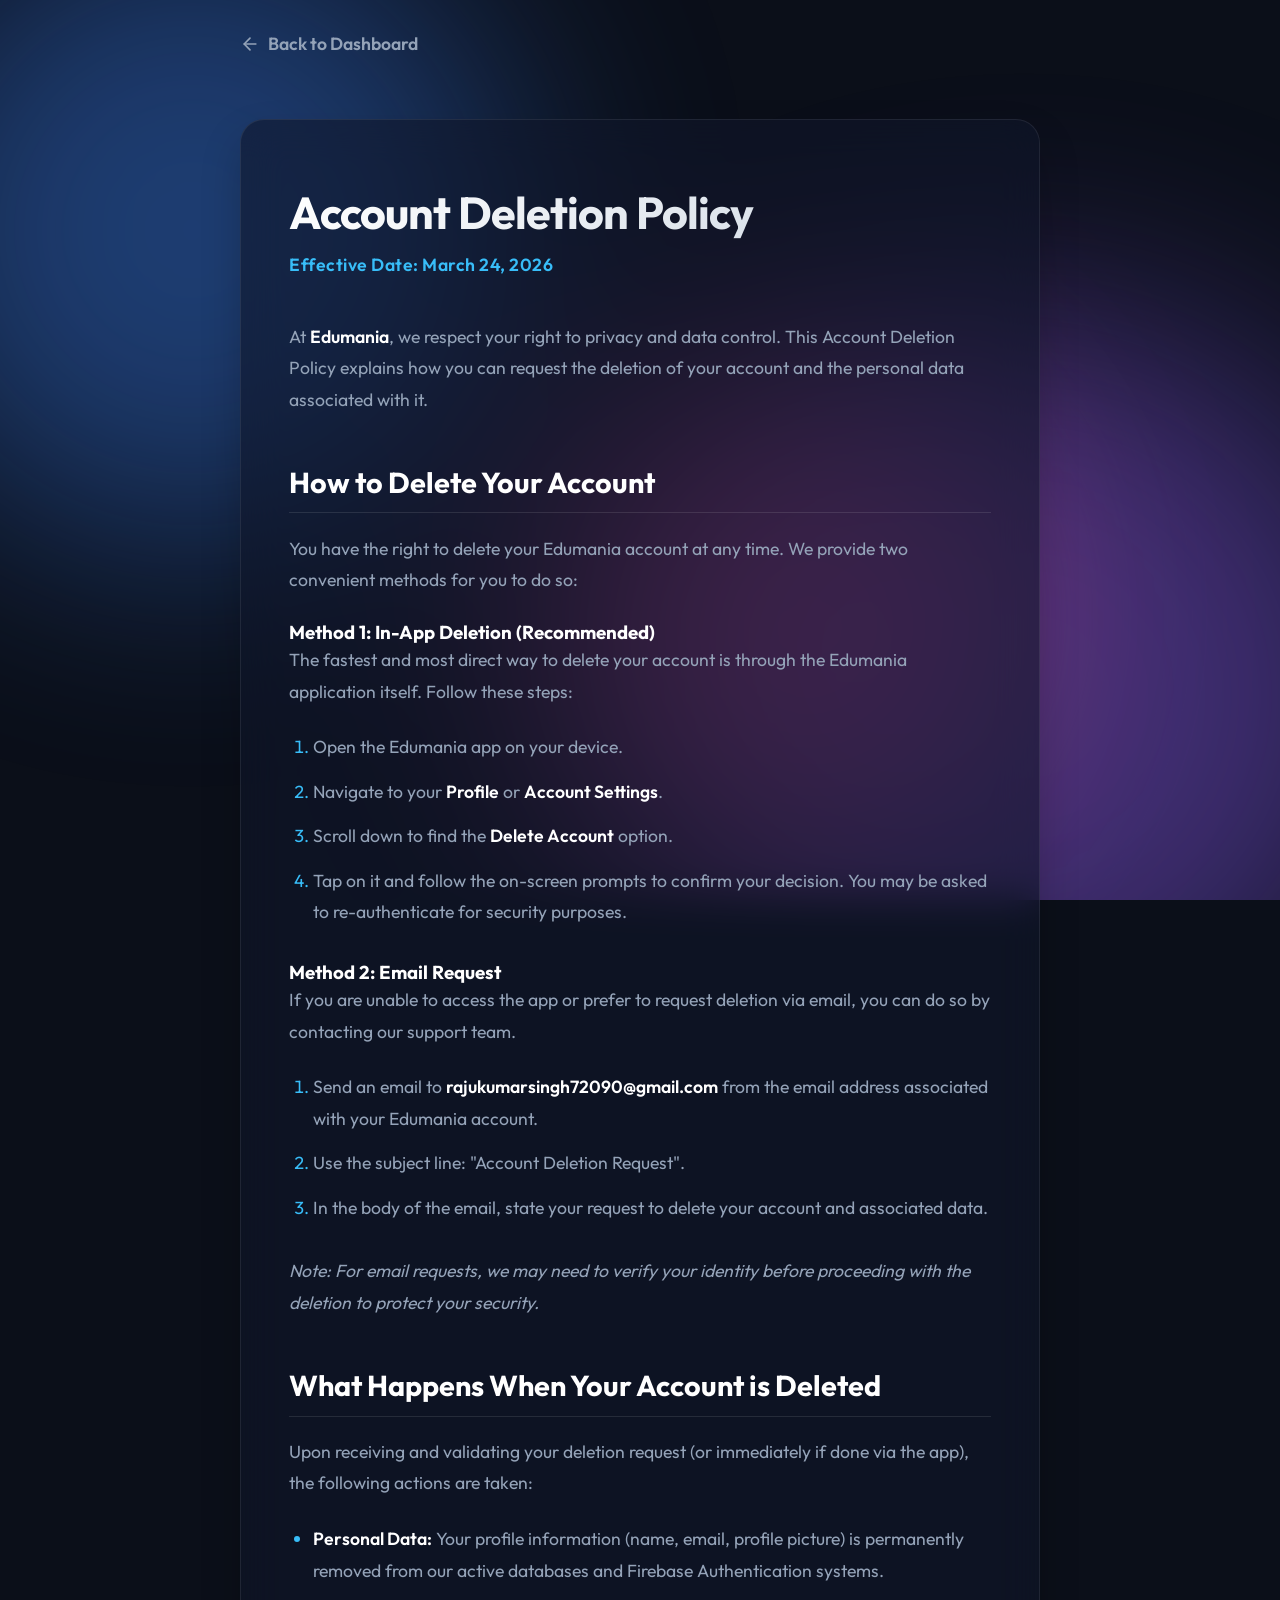
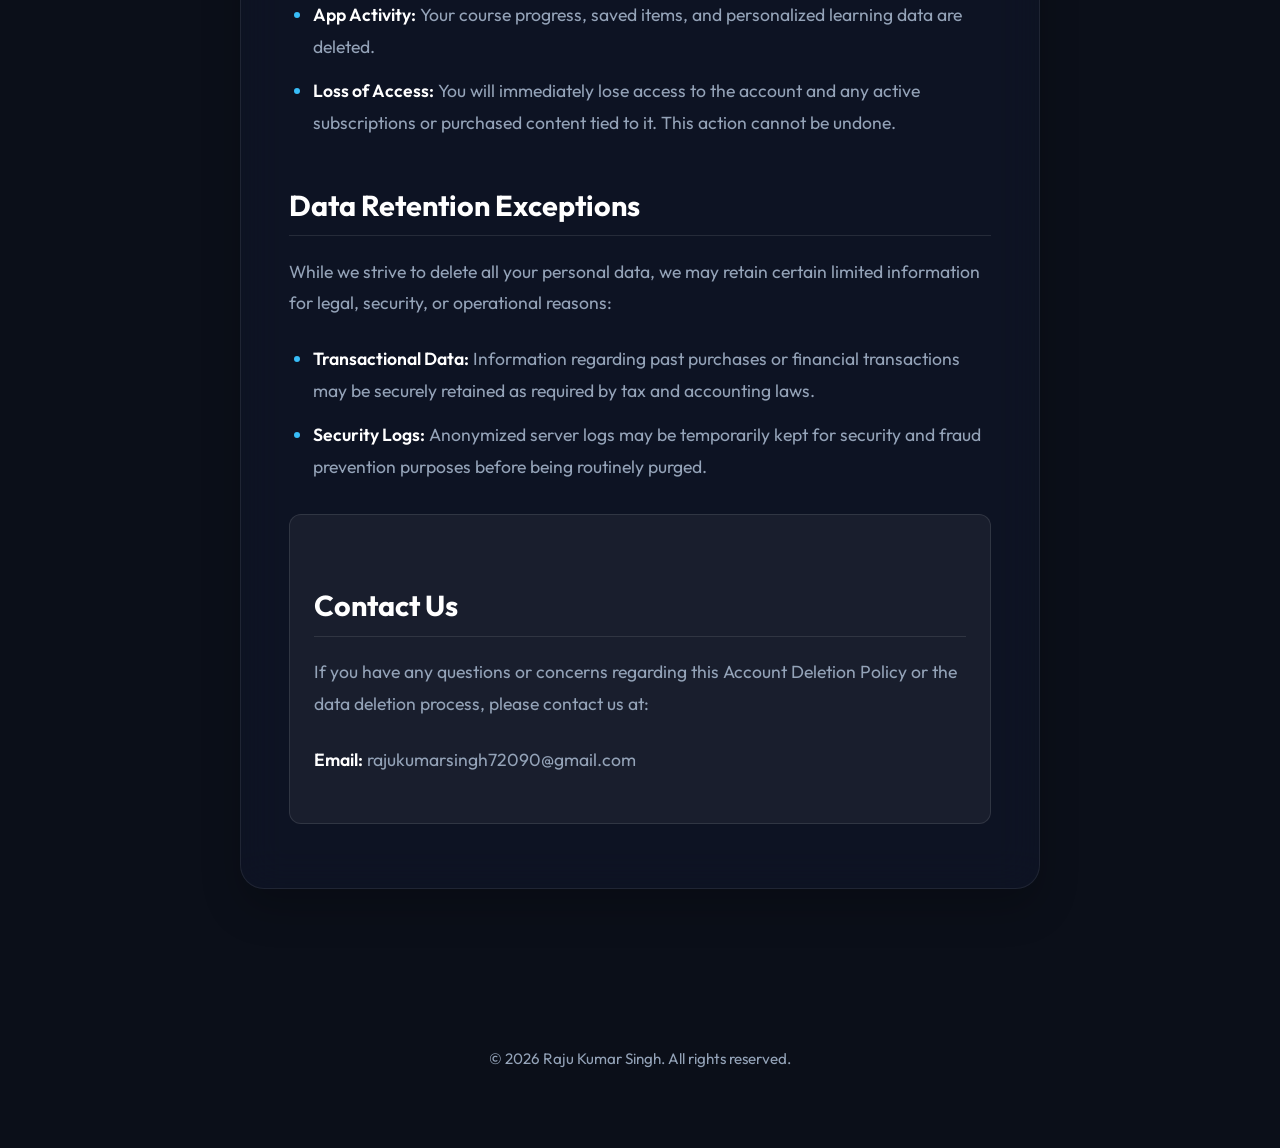
==== edumania/edumania_account_deletion_policy.html @ 97d71cef "chnages updated" ====
<!DOCTYPE html>
<html lang="en">
<head>
    <meta charset="UTF-8">
    <meta name="viewport" content="width=device-width, initial-scale=1.0">
    <meta name="description" content="Account Deletion Policy for Edumania Application">
    <title>Account Deletion Policy - Edumania</title>
    <link rel="stylesheet" href="../styles.css">
    <link href="https://fonts.googleapis.com/css2?family=Outfit:wght@300;400;600;700&display=swap" rel="stylesheet">
    <style>
        .policy-container {
            max-width: 800px;
            margin: 0 auto;
            padding: 4rem 3rem;
            background: var(--card-bg);
            border: 1px solid var(--card-border);
            border-radius: 24px;
            backdrop-filter: blur(20px);
            -webkit-backdrop-filter: blur(20px);
            margin-top: 2rem;
            margin-bottom: 4rem;
            animation: fadeInUp 0.8s ease-out forwards;
            box-shadow: 0 20px 40px rgba(0, 0, 0, 0.2);
        }
        
        .policy-container h1 {
            font-size: 2.8rem;
            margin-bottom: 0.5rem;
            text-align: left;
            background: linear-gradient(135deg, #ffffff 0%, #cbd5e1 100%);
            -webkit-background-clip: text;
            background-clip: text;
            -webkit-text-fill-color: transparent;
        }

        .policy-container .effective-date {
            color: var(--accent-color);
            font-weight: 600;
            margin-bottom: 2.5rem;
            font-size: 1.1rem;
            letter-spacing: 0.5px;
        }

        .policy-container h2 {
            font-size: 1.8rem;
            color: var(--text-primary);
            margin-top: 3rem;
            margin-bottom: 1.2rem;
            border-bottom: 1px solid rgba(255, 255, 255, 0.1);
            padding-bottom: 0.8rem;
        }

        .policy-container p {
            font-size: 1.1rem;
            color: var(--text-secondary);
            line-height: 1.8;
            margin-bottom: 1.5rem;
        }

        .policy-container ul, .policy-container ol {
            margin-bottom: 2rem;
            padding-left: 1.5rem;
        }

        .policy-container li {
            color: var(--text-secondary);
            font-size: 1.1rem;
            line-height: 1.8;
            margin-bottom: 0.8rem;
            position: relative;
        }

        .policy-container li::marker {
            color: var(--accent-color);
        }

        .policy-container strong {
            color: var(--text-primary);
            font-weight: 600;
        }

        .policy-container a {
            color: var(--accent-color);
            text-decoration: none;
            transition: all 0.3s ease;
            font-weight: 500;
        }

        .policy-container a:hover {
            color: #7dd3fc;
            text-decoration: underline;
        }

        .back-link {
            display: inline-flex;
            align-items: center;
            color: var(--text-secondary);
            text-decoration: none;
            font-weight: 600;
            margin-bottom: 2rem;
            transition: color 0.3s ease;
            font-size: 1.1rem;
        }

        .back-link:hover {
            color: var(--text-primary);
        }

        .back-link svg {
            width: 20px;
            height: 20px;
            margin-right: 0.5rem;
            transition: transform 0.3s ease;
        }

        .back-link:hover svg {
            transform: translateX(-5px);
        }
        
        .contact-box {
            background: rgba(255, 255, 255, 0.05);
            border-radius: 12px;
            padding: 1.5rem;
            margin-top: 2rem;
            border: 1px solid rgba(255, 255, 255, 0.1);
        }
        
        @media (max-width: 768px) {
            .policy-container {
                padding: 2.5rem 1.5rem;
            }
            .policy-container h1 {
                font-size: 2.2rem;
            }
        }
    </style>
</head>
<body>
    <div class="background-shapes">
        <div class="shape shape-1"></div>
        <div class="shape shape-2"></div>
        <div class="shape shape-3"></div>
    </div>
    <div class="container" style="padding-top: 2rem;">
        <div style="width: 100%; max-width: 800px;">
            <a href="index.html" class="back-link">
                <svg viewBox="0 0 24 24" fill="none" stroke="currentColor" stroke-width="2" stroke-linecap="round" stroke-linejoin="round">
                    <line x1="19" y1="12" x2="5" y2="12"></line>
                    <polyline points="12 19 5 12 12 5"></polyline>
                </svg>
                Back to Dashboard
            </a>
        </div>
        
        <article class="policy-container">
            <h1>Account Deletion Policy</h1>
            <p class="effective-date">Effective Date: March 24, 2026</p>

            <p>At <strong>Edumania</strong>, we respect your right to privacy and data control. This Account Deletion Policy explains how you can request the deletion of your account and the personal data associated with it.</p>
            
            <h2>How to Delete Your Account</h2>
            <p>You have the right to delete your Edumania account at any time. We provide two convenient methods for you to do so:</p>
            
            <h3>Method 1: In-App Deletion (Recommended)</h3>
            <p>The fastest and most direct way to delete your account is through the Edumania application itself. Follow these steps:</p>
            <ol>
                <li>Open the Edumania app on your device.</li>
                <li>Navigate to your <strong>Profile</strong> or <strong>Account Settings</strong>.</li>
                <li>Scroll down to find the <strong>Delete Account</strong> option.</li>
                <li>Tap on it and follow the on-screen prompts to confirm your decision. You may be asked to re-authenticate for security purposes.</li>
            </ol>
            
            <h3>Method 2: Email Request</h3>
            <p>If you are unable to access the app or prefer to request deletion via email, you can do so by contacting our support team.</p>
            <ol>
                <li>Send an email to <strong>rajukumarsingh72090@gmail.com</strong> from the email address associated with your Edumania account.</li>
                <li>Use the subject line: "Account Deletion Request".</li>
                <li>In the body of the email, state your request to delete your account and associated data.</li>
            </ol>

            <p><em>Note: For email requests, we may need to verify your identity before proceeding with the deletion to protect your security.</em></p>
            
            <h2>What Happens When Your Account is Deleted</h2>
            <p>Upon receiving and validating your deletion request (or immediately if done via the app), the following actions are taken:</p>
            <ul>
                <li><strong>Personal Data:</strong> Your profile information (name, email, profile picture) is permanently removed from our active databases and Firebase Authentication systems.</li>
                <li><strong>App Activity:</strong> Your course progress, saved items, and personalized learning data are deleted.</li>
                <li><strong>Loss of Access:</strong> You will immediately lose access to the account and any active subscriptions or purchased content tied to it. This action cannot be undone.</li>
            </ul>
            
            <h2>Data Retention Exceptions</h2>
            <p>While we strive to delete all your personal data, we may retain certain limited information for legal, security, or operational reasons:</p>
            <ul>
                <li><strong>Transactional Data:</strong> Information regarding past purchases or financial transactions may be securely retained as required by tax and accounting laws.</li>
                <li><strong>Security Logs:</strong> Anonymized server logs may be temporarily kept for security and fraud prevention purposes before being routinely purged.</li>
            </ul>
            
            <div class="contact-box">
                <h2>Contact Us</h2>
                <p>If you have any questions or concerns regarding this Account Deletion Policy or the data deletion process, please contact us at:</p>
                <p><strong>Email:</strong> rajukumarsingh72090@gmail.com</p>
            </div>
        </article>
        
        <footer>
            <p>&copy; 2026 Raju Kumar Singh. All rights reserved.</p>
        </footer>
    </div>
</body>
</html>
---- styles.css ----
:root {
    --bg-color: #0b0f19;
    --text-primary: #ffffff;
    --text-secondary: #94a3b8;
    --card-bg: rgba(15, 23, 42, 0.6);
    --card-border: rgba(255, 255, 255, 0.08);
    --accent-color: #38bdf8;
    --accent-glow: rgba(56, 189, 248, 0.4);
    --gradient-1: #3b82f6;
    --gradient-2: #8b5cf6;
    --gradient-3: #ec4899;
}

* {
    margin: 0;
    padding: 0;
    box-sizing: border-box;
}

body {
    font-family: 'Outfit', sans-serif;
    background-color: var(--bg-color);
    color: var(--text-primary);
    min-height: 100vh;
    position: relative;
    overflow-x: hidden;
}

/* Animated Background Shapes */
.background-shapes {
    position: fixed;
    top: 0;
    left: 0;
    width: 100vw;
    height: 100vh;
    z-index: -1;
    overflow: hidden;
    pointer-events: none;
}

.shape {
    position: absolute;
    filter: blur(120px);
    opacity: 0.4;
    border-radius: 50%;
    animation: float 20s infinite ease-in-out alternate;
}

.shape-1 {
    top: -10%;
    left: -10%;
    width: 50vw;
    height: 50vw;
    background: var(--gradient-1);
    animation-delay: 0s;
}

.shape-2 {
    bottom: -20%;
    right: -10%;
    width: 60vw;
    height: 60vw;
    background: var(--gradient-2);
    animation-delay: -5s;
}

.shape-3 {
    top: 40%;
    left: 40%;
    width: 40vw;
    height: 40vw;
    background: var(--gradient-3);
    animation-delay: -10s;
}

@keyframes float {
    0% { transform: translate(0, 0) scale(1); }
    100% { transform: translate(50px, 50px) scale(1.1); }
}

/* Layout */
.container {
    max-width: 1200px;
    margin: 0 auto;
    padding: 5rem 2rem;
    display: flex;
    flex-direction: column;
    align-items: center;
}

header {
    text-align: center;
    margin-bottom: 5rem;
    animation: fadeInDown 1s ease-out forwards;
}

h1 {
    font-size: 4rem;
    font-weight: 700;
    margin-bottom: 1.2rem;
    background: linear-gradient(135deg, #ffffff 0%, #cbd5e1 100%);
    -webkit-background-clip: text;
    background-clip: text;
    -webkit-text-fill-color: transparent;
    letter-spacing: -1px;
}

header p {
    font-size: 1.25rem;
    color: var(--text-secondary);
    max-width: 600px;
    margin: 0 auto;
    line-height: 1.6;
}

/* Grid */
.policy-grid {
    display: grid;
    grid-template-columns: repeat(auto-fit, minmax(340px, 1fr));
    gap: 2rem;
    width: 100%;
}

/* Card */
.policy-card {
    background: var(--card-bg);
    border: 1px solid var(--card-border);
    border-radius: 24px;
    padding: 2.5rem;
    backdrop-filter: blur(20px);
    -webkit-backdrop-filter: blur(20px);
    transition: all 0.4s cubic-bezier(0.175, 0.885, 0.32, 1.275);
    display: flex;
    flex-direction: column;
    text-decoration: none;
    color: inherit;
    position: relative;
    overflow: hidden;
    opacity: 0;
    transform: translateY(30px);
    animation: fadeInUp 0.8s ease-out forwards;
}

.policy-card::before {
    content: '';
    position: absolute;
    top: 0;
    left: 0;
    width: 100%;
    height: 100%;
    background: radial-gradient(circle at top left, rgba(255,255,255,0.06), transparent);
    opacity: 0;
    transition: opacity 0.4s ease;
    z-index: 1;
    pointer-events: none;
}

.policy-card:hover {
    transform: translateY(-10px) scale(1.02);
    border-color: rgba(255, 255, 255, 0.2);
    box-shadow: 0 20px 40px rgba(0, 0, 0, 0.4), 0 0 40px var(--accent-glow);
}

.policy-card:hover::before {
    opacity: 1;
}

.card-icon {
    width: 56px;
    height: 56px;
    border-radius: 16px;
    background: linear-gradient(135deg, var(--gradient-1), var(--gradient-2));
    display: flex;
    align-items: center;
    justify-content: center;
    margin-bottom: 2rem;
    font-size: 1.8rem;
    color: white;
    z-index: 2;
    position: relative;
    box-shadow: 0 8px 16px rgba(0,0,0,0.2);
}

.card-content {
    flex-grow: 1;
    z-index: 2;
    position: relative;
}

.card-title {
    font-size: 1.5rem;
    font-weight: 600;
    margin-bottom: 1rem;
    color: var(--text-primary);
}

.card-desc {
    font-size: 1.05rem;
    color: var(--text-secondary);
    line-height: 1.6;
    margin-bottom: 2rem;
}

.card-footer {
    display: flex;
    align-items: center;
    color: var(--accent-color);
    font-weight: 600;
    font-size: 1rem;
    z-index: 2;
    position: relative;
}

.card-footer svg {
    width: 20px;
    height: 20px;
    margin-left: 0.5rem;
    transition: transform 0.3s ease;
}

.policy-card:hover .card-footer svg {
    transform: translateX(6px);
}

footer {
    margin-top: 6rem;
    text-align: center;
    color: var(--text-secondary);
    font-size: 0.95rem;
    animation: fadeIn 1s ease-out forwards;
    animation-delay: 1.2s;
    opacity: 0;
}

/* Animations */
@keyframes fadeInDown {
    from { opacity: 0; transform: translateY(-40px); }
    to { opacity: 1; transform: translateY(0); }
}

@keyframes fadeInUp {
    from { opacity: 0; transform: translateY(40px); }
    to { opacity: 1; transform: translateY(0); }
}

@keyframes fadeIn {
    from { opacity: 0; }
    to { opacity: 1; }
}

/* Responsive */
@media (max-width: 768px) {
    h1 {
        font-size: 2.8rem;
    }
    .container {
        padding: 3rem 1.5rem;
    }
}
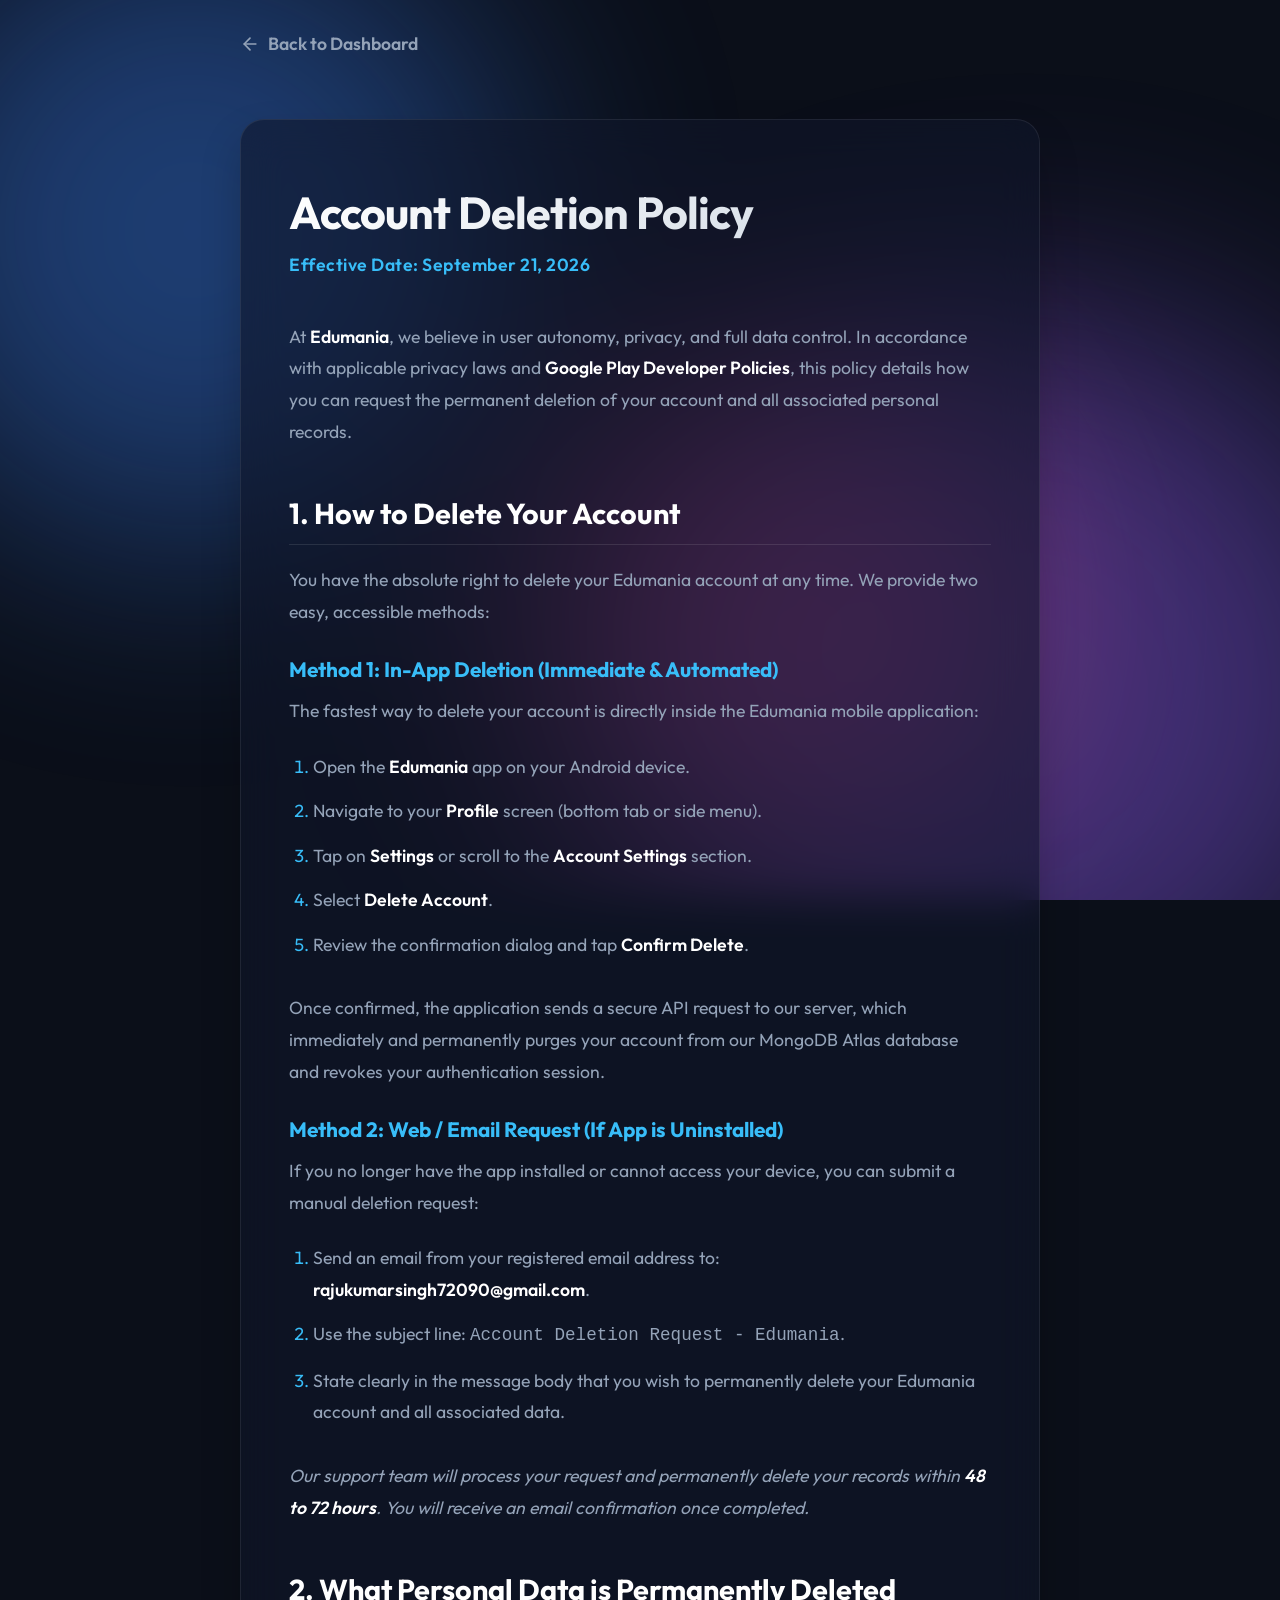
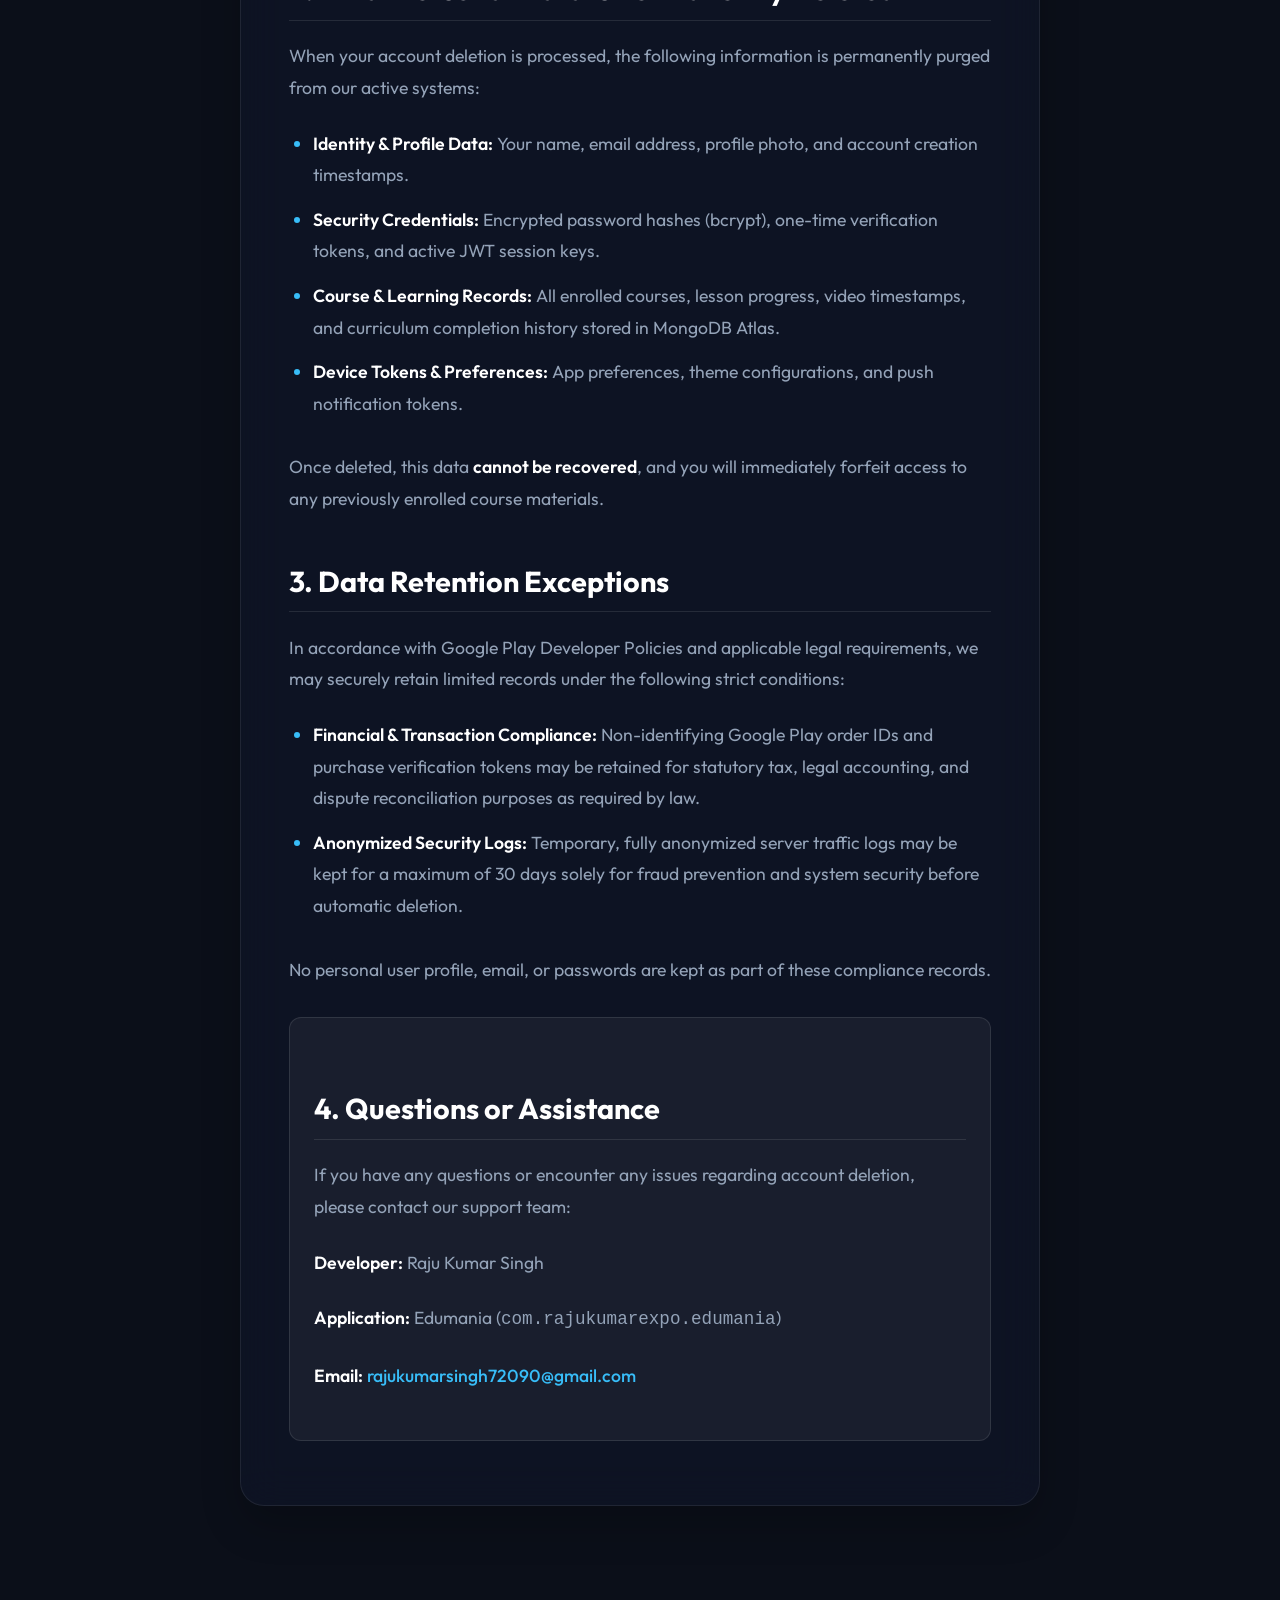
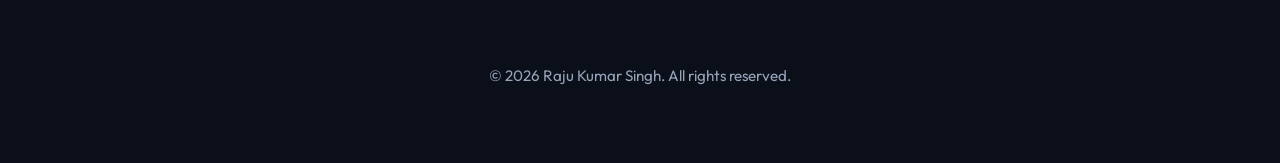
==== commit 192e3888: "docs: update privacy policy and account deletion policy with MongoDB, Google Play Billing, and EAS O" ====
--- a/edumania/edumania_account_deletion_policy.html
+++ b/edumania/edumania_account_deletion_policy.html
@@ -50,6 +50,13 @@
             padding-bottom: 0.8rem;
         }
 
+        .policy-container h3 {
+            font-size: 1.3rem;
+            color: var(--accent-color);
+            margin-top: 1.8rem;
+            margin-bottom: 0.8rem;
+        }
+
         .policy-container p {
             font-size: 1.1rem;
             color: var(--text-secondary);
@@ -154,51 +161,57 @@
         
         <article class="policy-container">
             <h1>Account Deletion Policy</h1>
-            <p class="effective-date">Effective Date: March 24, 2026</p>
-
-            <p>At <strong>Edumania</strong>, we respect your right to privacy and data control. This Account Deletion Policy explains how you can request the deletion of your account and the personal data associated with it.</p>
-            
-            <h2>How to Delete Your Account</h2>
-            <p>You have the right to delete your Edumania account at any time. We provide two convenient methods for you to do so:</p>
-            
-            <h3>Method 1: In-App Deletion (Recommended)</h3>
-            <p>The fastest and most direct way to delete your account is through the Edumania application itself. Follow these steps:</p>
+            <p class="effective-date">Effective Date: September 21, 2026</p>
+
+            <p>At <strong>Edumania</strong>, we believe in user autonomy, privacy, and full data control. In accordance with applicable privacy laws and <strong>Google Play Developer Policies</strong>, this policy details how you can request the permanent deletion of your account and all associated personal records.</p>
+            
+            <h2>1. How to Delete Your Account</h2>
+            <p>You have the absolute right to delete your Edumania account at any time. We provide two easy, accessible methods:</p>
+            
+            <h3>Method 1: In-App Deletion (Immediate & Automated)</h3>
+            <p>The fastest way to delete your account is directly inside the Edumania mobile application:</p>
             <ol>
-                <li>Open the Edumania app on your device.</li>
-                <li>Navigate to your <strong>Profile</strong> or <strong>Account Settings</strong>.</li>
-                <li>Scroll down to find the <strong>Delete Account</strong> option.</li>
-                <li>Tap on it and follow the on-screen prompts to confirm your decision. You may be asked to re-authenticate for security purposes.</li>
+                <li>Open the <strong>Edumania</strong> app on your Android device.</li>
+                <li>Navigate to your <strong>Profile</strong> screen (bottom tab or side menu).</li>
+                <li>Tap on <strong>Settings</strong> or scroll to the <strong>Account Settings</strong> section.</li>
+                <li>Select <strong>Delete Account</strong>.</li>
+                <li>Review the confirmation dialog and tap <strong>Confirm Delete</strong>.</li>
             </ol>
-            
-            <h3>Method 2: Email Request</h3>
-            <p>If you are unable to access the app or prefer to request deletion via email, you can do so by contacting our support team.</p>
+            <p>Once confirmed, the application sends a secure API request to our server, which immediately and permanently purges your account from our MongoDB Atlas database and revokes your authentication session.</p>
+            
+            <h3>Method 2: Web / Email Request (If App is Uninstalled)</h3>
+            <p>If you no longer have the app installed or cannot access your device, you can submit a manual deletion request:</p>
             <ol>
-                <li>Send an email to <strong>rajukumarsingh72090@gmail.com</strong> from the email address associated with your Edumania account.</li>
-                <li>Use the subject line: "Account Deletion Request".</li>
-                <li>In the body of the email, state your request to delete your account and associated data.</li>
+                <li>Send an email from your registered email address to: <a href="mailto:rajukumarsingh72090@gmail.com"><strong>rajukumarsingh72090@gmail.com</strong></a>.</li>
+                <li>Use the subject line: <code>Account Deletion Request - Edumania</code>.</li>
+                <li>State clearly in the message body that you wish to permanently delete your Edumania account and all associated data.</li>
             </ol>
-
-            <p><em>Note: For email requests, we may need to verify your identity before proceeding with the deletion to protect your security.</em></p>
-            
-            <h2>What Happens When Your Account is Deleted</h2>
-            <p>Upon receiving and validating your deletion request (or immediately if done via the app), the following actions are taken:</p>
+            <p><em>Our support team will process your request and permanently delete your records within <strong>48 to 72 hours</strong>. You will receive an email confirmation once completed.</em></p>
+            
+            <h2>2. What Personal Data is Permanently Deleted</h2>
+            <p>When your account deletion is processed, the following information is permanently purged from our active systems:</p>
             <ul>
-                <li><strong>Personal Data:</strong> Your profile information (name, email, profile picture) is permanently removed from our active databases and Firebase Authentication systems.</li>
-                <li><strong>App Activity:</strong> Your course progress, saved items, and personalized learning data are deleted.</li>
-                <li><strong>Loss of Access:</strong> You will immediately lose access to the account and any active subscriptions or purchased content tied to it. This action cannot be undone.</li>
+                <li><strong>Identity & Profile Data:</strong> Your name, email address, profile photo, and account creation timestamps.</li>
+                <li><strong>Security Credentials:</strong> Encrypted password hashes (bcrypt), one-time verification tokens, and active JWT session keys.</li>
+                <li><strong>Course & Learning Records:</strong> All enrolled courses, lesson progress, video timestamps, and curriculum completion history stored in MongoDB Atlas.</li>
+                <li><strong>Device Tokens & Preferences:</strong> App preferences, theme configurations, and push notification tokens.</li>
             </ul>
-            
-            <h2>Data Retention Exceptions</h2>
-            <p>While we strive to delete all your personal data, we may retain certain limited information for legal, security, or operational reasons:</p>
+            <p>Once deleted, this data <strong>cannot be recovered</strong>, and you will immediately forfeit access to any previously enrolled course materials.</p>
+            
+            <h2>3. Data Retention Exceptions</h2>
+            <p>In accordance with Google Play Developer Policies and applicable legal requirements, we may securely retain limited records under the following strict conditions:</p>
             <ul>
-                <li><strong>Transactional Data:</strong> Information regarding past purchases or financial transactions may be securely retained as required by tax and accounting laws.</li>
-                <li><strong>Security Logs:</strong> Anonymized server logs may be temporarily kept for security and fraud prevention purposes before being routinely purged.</li>
+                <li><strong>Financial & Transaction Compliance:</strong> Non-identifying Google Play order IDs and purchase verification tokens may be retained for statutory tax, legal accounting, and dispute reconciliation purposes as required by law.</li>
+                <li><strong>Anonymized Security Logs:</strong> Temporary, fully anonymized server traffic logs may be kept for a maximum of 30 days solely for fraud prevention and system security before automatic deletion.</li>
             </ul>
+            <p>No personal user profile, email, or passwords are kept as part of these compliance records.</p>
             
             <div class="contact-box">
-                <h2>Contact Us</h2>
-                <p>If you have any questions or concerns regarding this Account Deletion Policy or the data deletion process, please contact us at:</p>
-                <p><strong>Email:</strong> rajukumarsingh72090@gmail.com</p>
+                <h2>4. Questions or Assistance</h2>
+                <p>If you have any questions or encounter any issues regarding account deletion, please contact our support team:</p>
+                <p><strong>Developer:</strong> Raju Kumar Singh</p>
+                <p><strong>Application:</strong> Edumania (<code>com.rajukumarexpo.edumania</code>)</p>
+                <p><strong>Email:</strong> <a href="mailto:rajukumarsingh72090@gmail.com">rajukumarsingh72090@gmail.com</a></p>
             </div>
         </article>
         
